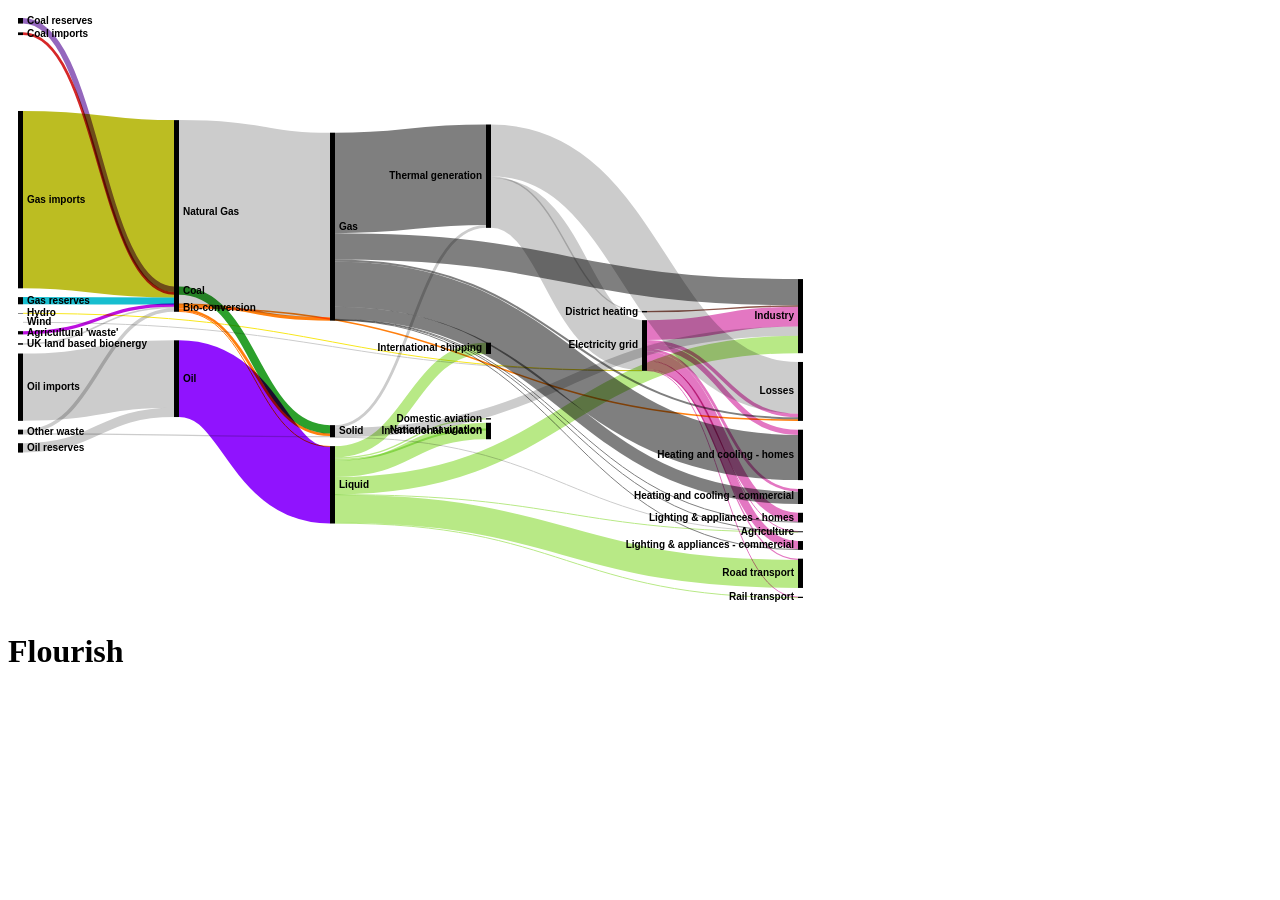
==== index.html @ 1860951f "Update Flourish chart data source and thumbnail" ====
<!DOCTYPE html>
<html>
<head>
  <meta charset="utf-8">
  <meta name="viewport" content="width=device-width">
  <title>Mis trabajos de infovis</title>
</head>
<body>
  <object
    type="image/svg+xml"
    data="https://nicomoccagatta.github.io/infovis/sankey.svg">
  </object>

  <h1>Flourish</h1>

  <div class="flourish-embed flourish-chart" data-src="visualisation/28050380">
    <script src="https://public.flourish.studio/resources/embed.js"></script>
    <noscript>
      <img src="https://public.flourish.studio/visualisation/28050380/thumbnail" width="100%" alt="visualization" />
    </noscript>
  </div>
</body>
</html>
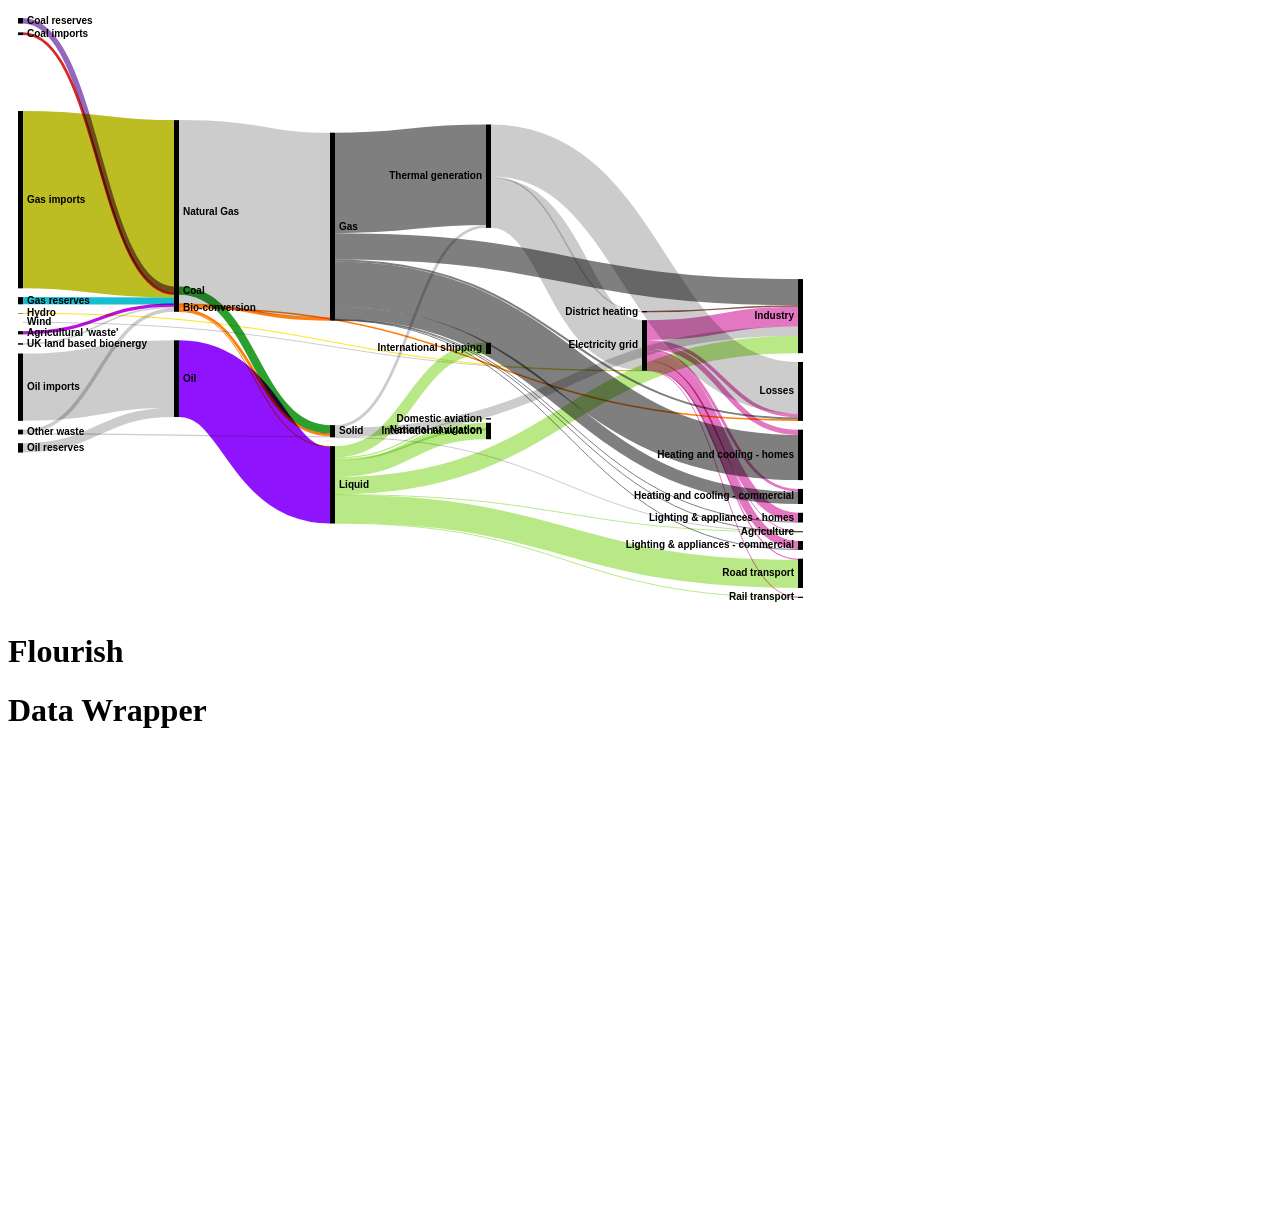
==== commit ac2efa11: "Add Data Wrapper visualization to index.html Added Data Wrapper section with embed script." ====
--- a/index.html
+++ b/index.html
@@ -12,12 +12,26 @@
   </object>
 
   <h1>Flourish</h1>
-
   <div class="flourish-embed flourish-chart" data-src="visualisation/28050380">
     <script src="https://public.flourish.studio/resources/embed.js"></script>
     <noscript>
       <img src="https://public.flourish.studio/visualisation/28050380/thumbnail" width="100%" alt="visualization" />
     </noscript>
   </div>
+
+
+  <h1>Data Wrapper</h1>
+  <div style="min-height:456px" id="datawrapper-vis-mXJQk">
+    <script
+      type="text/javascript"
+      defer
+      src="https://datawrapper.dwcdn.net/mXJQk/embed.js"
+      charset="utf-8"
+      data-target="#datawrapper-vis-mXJQk"
+    ></script>
+    <noscript>
+      <img src="https://datawrapper.dwcdn.net/mXJQk/full.png" alt="Toppings by Gender (Range Plot)" />
+    </noscript>
+  </div>
 </body>
 </html>
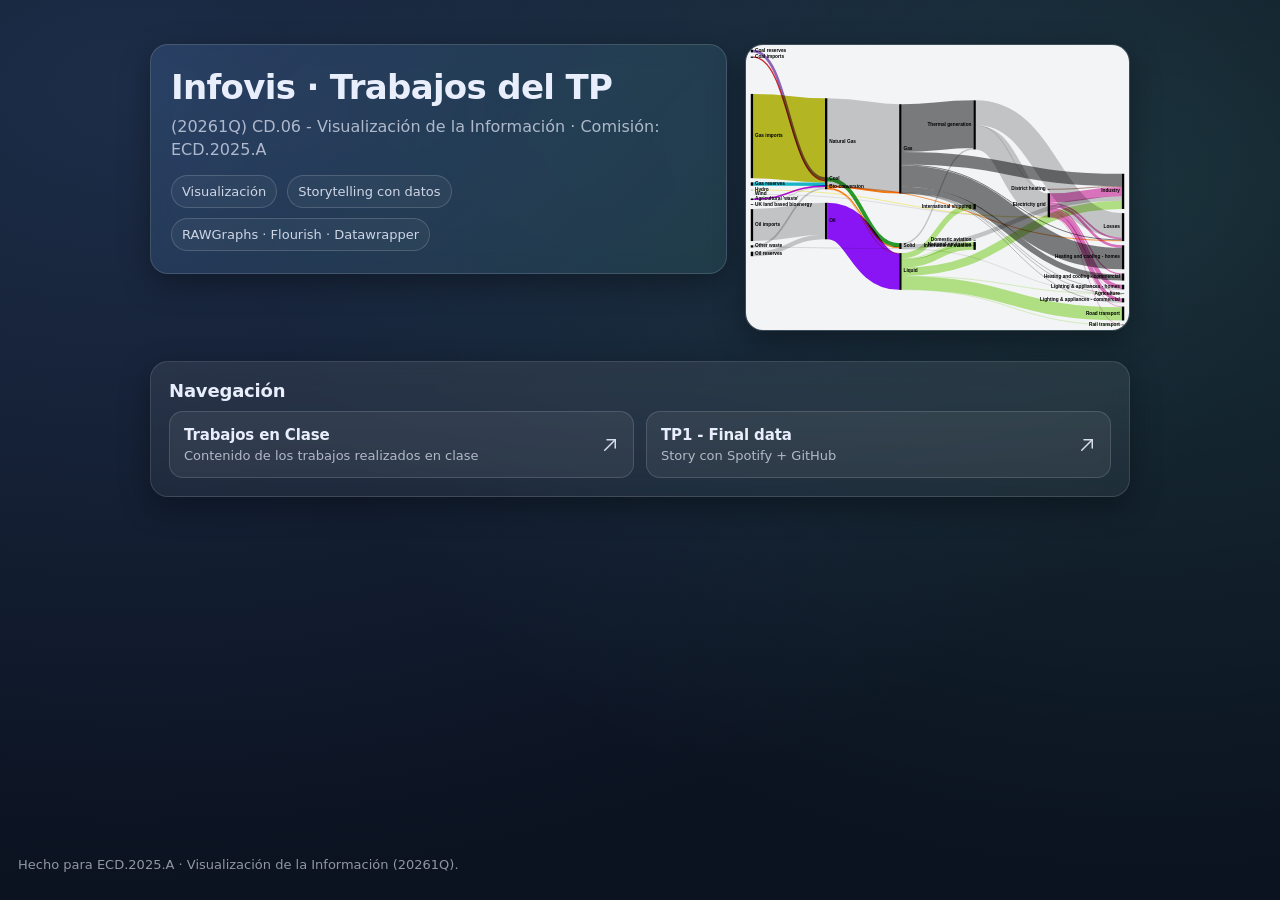
==== commit c574abfb: "Create subfolder class-projects" ====
--- a/index.html
+++ b/index.html
@@ -3,35 +3,69 @@
 <head>
   <meta charset="utf-8">
   <meta name="viewport" content="width=device-width">
-  <title>Mis trabajos de infovis</title>
+  <meta name="theme-color" content="#0b1220">
+  <title>(20261Q) CD.06 - Visualización de la Información</title>
+  <link rel="stylesheet" href="styles.css">
 </head>
 <body>
-  <object
-    type="image/svg+xml"
-    data="https://nicomoccagatta.github.io/infovis/sankey.svg">
-  </object>
+  <div class="wrap">
+    <header class="site-header">
+      <div class="container">
+        <div class="hero">
+          <section class="brand" aria-label="Información de la materia">
+            <h1>Infovis · Trabajos del TP</h1>
+            <p>
+              (20261Q) CD.06 - Visualización de la Información · Comisión: ECD.2025.A
+            </p>
+            <div class="chip-row" aria-hidden="true">
+              <div class="chip">Visualización</div>
+              <div class="chip">Storytelling con datos</div>
+              <div class="chip">RAWGraphs · Flourish · Datawrapper</div>
+            </div>
+          </section>
 
-  <h1>Flourish</h1>
-  <div class="flourish-embed flourish-chart" data-src="visualisation/28050380">
-    <script src="https://public.flourish.studio/resources/embed.js"></script>
-    <noscript>
-      <img src="https://public.flourish.studio/visualisation/28050380/thumbnail" width="100%" alt="visualization" />
-    </noscript>
-  </div>
+          <aside class="hero-visual" aria-label="Visualización decorativa">
+            <img src="https://nicomoccagatta.github.io/infovis/sankey.svg" alt="Sankey decorativo">
+          </aside>
+        </div>
+      </div>
+    </header>
 
+    <main class="main">
+      <div class="container">
+        <section class="card">
+          <h2>Navegación</h2>
 
-  <h1>Data Wrapper</h1>
-  <div style="min-height:456px" id="datawrapper-vis-mXJQk">
-    <script
-      type="text/javascript"
-      defer
-      src="https://datawrapper.dwcdn.net/mXJQk/embed.js"
-      charset="utf-8"
-      data-target="#datawrapper-vis-mXJQk"
-    ></script>
-    <noscript>
-      <img src="https://datawrapper.dwcdn.net/mXJQk/full.png" alt="Toppings by Gender (Range Plot)" />
-    </noscript>
+          <div class="nav">
+            <a class="btn" href="Trabajos%20en%20Clase/index.html">
+              <div class="label">
+                <strong>Trabajos en Clase</strong>
+                <span>Contenido de los trabajos realizados en clase</span>
+              </div>
+              <svg class="icon" viewBox="0 0 24 24" fill="none" aria-hidden="true">
+                <path d="M8 5h11v11" stroke="currentColor" stroke-width="2" stroke-linecap="round"/>
+                <path d="M19 5 5 19" stroke="currentColor" stroke-width="2" stroke-linecap="round"/>
+              </svg>
+            </a>
+
+            <a class="btn" href="https://nicomoccagatta.github.io/infovis/TP1/Final%20data/">
+              <div class="label">
+                <strong>TP1 - Final data</strong>
+                <span>Story con Spotify + GitHub</span>
+              </div>
+              <svg class="icon" viewBox="0 0 24 24" fill="none" aria-hidden="true">
+                <path d="M8 5h11v11" stroke="currentColor" stroke-width="2" stroke-linecap="round"/>
+                <path d="M19 5 5 19" stroke="currentColor" stroke-width="2" stroke-linecap="round"/>
+              </svg>
+            </a>
+          </div>
+        </section>
+      </div>
+    </main>
+
+    <footer>
+      Hecho para ECD.2025.A · Visualización de la Información (20261Q).
+    </footer>
   </div>
 </body>
 </html>
--- a/styles.css
+++ b/styles.css
@@ -0,0 +1,270 @@
+:root{
+  --bg: #0b1220;
+  --panel: rgba(255, 255, 255, 0.06);
+  --text: #e9eefc;
+  --muted: rgba(233, 238, 252, 0.7);
+  --accent: #6ea8fe;
+  --accent3: #78ffdc;
+  --stroke: rgba(255, 255, 255, 0.12);
+  --shadow: 0 10px 30px rgba(0, 0, 0, 0.35);
+}
+
+*{ box-sizing:border-box; }
+
+html,body{ height:100%; }
+
+body{
+  margin:0;
+  font-family: ui-sans-serif, system-ui, -apple-system, Segoe UI, Roboto, Helvetica, Arial, "Apple Color Emoji","Segoe UI Emoji";
+  color:var(--text);
+  background:
+    radial-gradient(1200px 800px at 10% 10%, rgba(110, 168, 254, 0.18), transparent),
+    radial-gradient(900px 700px at 90% 20%, rgba(120, 255, 220, 0.12), transparent),
+    var(--bg);
+}
+
+a{
+  color: inherit;
+  text-decoration: none;
+}
+
+.wrap{
+  min-height:100%;
+  display:flex;
+  flex-direction:column;
+}
+
+.site-header{
+  padding: 44px 18px 18px;
+}
+
+.container{
+  width: min(980px, calc(100% - 36px));
+  margin: 0 auto;
+}
+
+.hero{
+  display:grid;
+  grid-template-columns: 1.2fr 0.8fr;
+  gap: 18px;
+  align-items: start;
+}
+
+.brand{
+  background: linear-gradient(135deg, rgba(110, 168, 254, 0.16), rgba(120, 255, 220, 0.08));
+  border: 1px solid rgba(255, 255, 255, 0.14);
+  border-radius: 18px;
+  padding: 22px 20px;
+  box-shadow: var(--shadow);
+  backdrop-filter: blur(10px);
+}
+
+.brand h1{
+  margin:0 0 8px;
+  font-size: clamp(22px, 3vw, 34px);
+  letter-spacing: -0.02em;
+}
+
+.brand p{
+  margin:0;
+  color:var(--muted);
+  line-height: 1.45;
+}
+
+.chip-row{
+  display:flex;
+  flex-wrap:wrap;
+  gap:10px;
+  margin-top: 14px;
+}
+
+.chip{
+  padding: 8px 10px;
+  border-radius: 999px;
+  border: 1px solid rgba(255,255,255,0.16);
+  background: rgba(255,255,255,0.04);
+  color: rgba(233,238,252,0.86);
+  font-size: 13px;
+}
+
+.hero-visual{
+  border-radius: 18px;
+  border: 1px solid var(--stroke);
+  background: rgba(255,255,255,0.04);
+  box-shadow: var(--shadow);
+  overflow:hidden;
+  backdrop-filter: blur(8px);
+  min-height: 210px;
+}
+
+.hero-visual img{
+  width:100%;
+  height:100%;
+  object-fit: cover;
+  display:block;
+  opacity: 0.95;
+}
+
+.main{
+  padding: 12px 0 60px;
+}
+
+.grid{
+  display:grid;
+  grid-template-columns: 1fr;
+  gap: 14px;
+}
+
+.card{
+  background: linear-gradient(180deg, rgba(255,255,255,0.08), rgba(255,255,255,0.05));
+  border: 1px solid var(--stroke);
+  border-radius: 18px;
+  padding: 18px;
+  box-shadow: var(--shadow);
+  backdrop-filter: blur(12px);
+}
+
+.card h2{
+  margin: 0 0 10px;
+  font-size: 18px;
+  letter-spacing: -0.01em;
+}
+
+.nav{
+  display:grid;
+  grid-template-columns: 1fr 1fr;
+  gap: 12px;
+}
+
+.btn{
+  display:flex;
+  align-items:center;
+  justify-content:space-between;
+  gap: 10px;
+  padding: 14px 14px;
+  border-radius: 14px;
+  border: 1px solid rgba(255,255,255,0.14);
+  background: rgba(255, 255, 255, 0.06);
+  transition: transform 160ms ease, opacity 160ms ease, background 160ms ease, border-color 160ms ease;
+  min-height: 54px;
+}
+
+.btn:hover{
+  transform: translateY(-2px);
+  background: rgba(255,255,255,0.09);
+  border-color: rgba(110, 168, 254, 0.45);
+}
+
+.btn:focus-visible{
+  outline: 3px solid rgba(110, 168, 254, 0.45);
+  outline-offset: 3px;
+}
+
+.btn .label{
+  display:flex;
+  flex-direction:column;
+  gap: 4px;
+}
+
+.btn .label strong{
+  font-size: 15px;
+  letter-spacing: -0.01em;
+}
+
+.btn .label span{
+  font-size: 13px;
+  color: var(--muted);
+}
+
+.icon{
+  width: 18px;
+  height: 18px;
+  flex: 0 0 auto;
+  opacity: 0.9;
+}
+
+.back{
+  display:inline-flex;
+  align-items:center;
+  gap:10px;
+  margin-bottom: 14px;
+  color: rgba(234,240,255,0.85);
+  padding: 10px 12px;
+  border-radius: 14px;
+  border: 1px solid rgba(255,255,255,0.12);
+  background: rgba(255,255,255,0.04);
+}
+
+.back:hover{
+  border-color: rgba(110, 168, 254, 0.35);
+}
+
+.content h1{
+  margin: 8px 0 14px;
+  font-size: 18px;
+}
+
+.content object,
+.content .flourish-embed,
+.content #datawrapper-vis-mXJQk{
+  width: 100%;
+}
+
+.viz-surface{
+  width: 100%;
+  background: rgba(255, 255, 255, 0.92);
+  border: 1px solid rgba(255, 255, 255, 0.35);
+  border-radius: 16px;
+  padding: 12px;
+  box-shadow: 0 14px 40px rgba(0,0,0,0.25);
+}
+
+.viz-surface.viz-sankey{
+  padding: 10px;
+}
+
+/* El <object> NO respeta bien `height:auto`, por eso antes se recortaba.
+   Forzamos una altura responsive para que el SVG muestre todo y conserve tooltips. */
+.viz-surface .viz-object{
+  display:block;
+  width: 100%;
+  height: clamp(320px, 62vw, 720px);
+  background: #ffffff;
+}
+
+.viz-img{
+  width: 100%;
+  height: auto;
+  display: block;
+}
+
+.viz-surface iframe{
+  background: #ffffff !important;
+  border-radius: 12px;
+  filter: contrast(1.18) saturate(1.12);
+}
+
+.viz-surface .flourish-embed{
+  background: transparent;
+}
+
+.viz-surface #datawrapper-vis-mXJQk{
+  background: #ffffff;
+}
+
+footer{
+  margin-top:auto;
+  padding: 18px 18px 28px;
+  color: rgba(233,238,252,0.6);
+  font-size: 13px;
+}
+
+@media (max-width: 720px){
+  .hero{
+    grid-template-columns: 1fr;
+  }
+  .nav{
+    grid-template-columns: 1fr;
+  }
+}
+
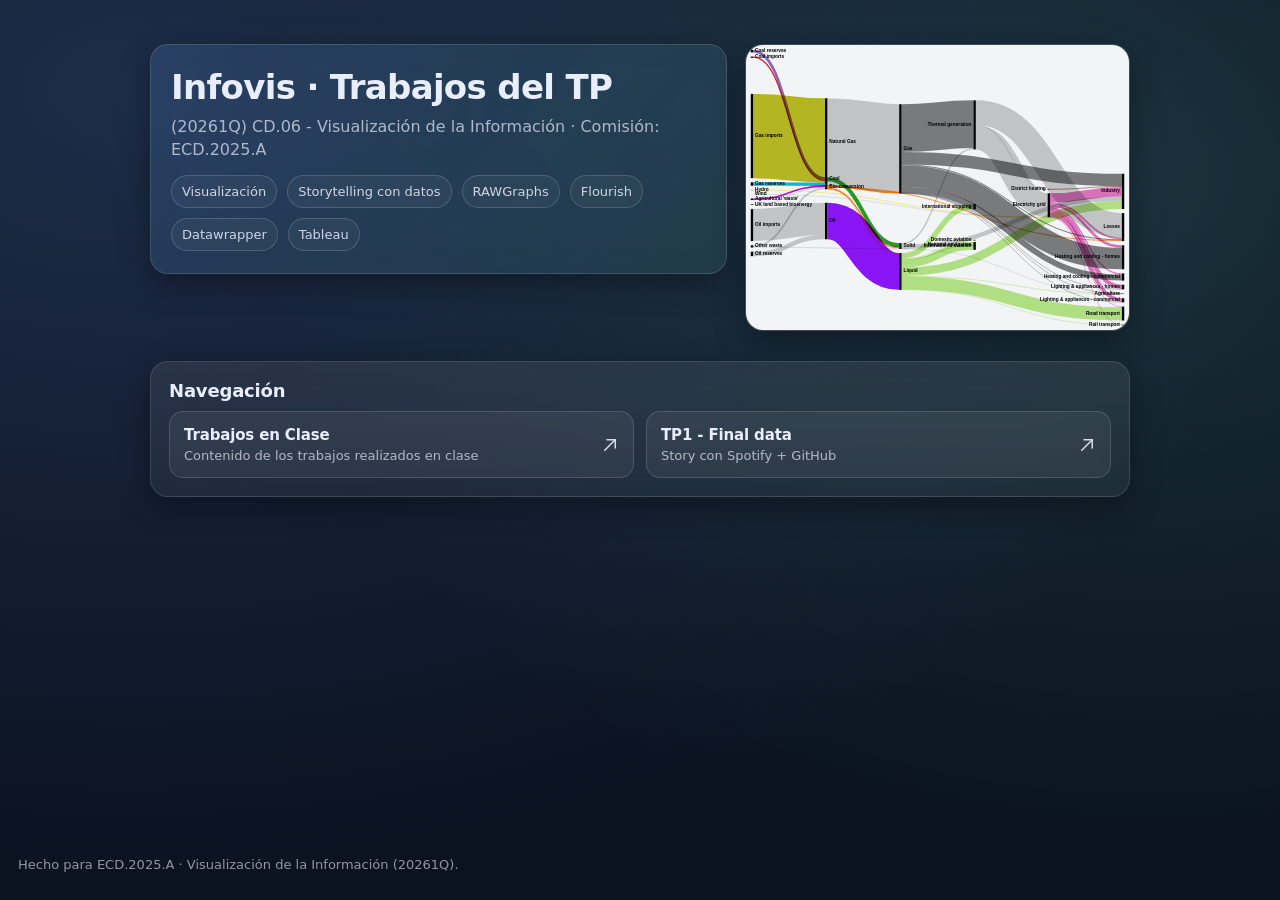
==== commit 8fd39f6b: "Fix RawGraphs.io content" ====
--- a/index.html
+++ b/index.html
@@ -20,7 +20,10 @@
             <div class="chip-row" aria-hidden="true">
               <div class="chip">Visualización</div>
               <div class="chip">Storytelling con datos</div>
-              <div class="chip">RAWGraphs · Flourish · Datawrapper</div>
+              <div class="chip">RAWGraphs </div>
+              <div class="chip">Flourish</div>
+              <div class="chip">Datawrapper</div>
+              <div class="chip">Tableau</div>
             </div>
           </section>
 
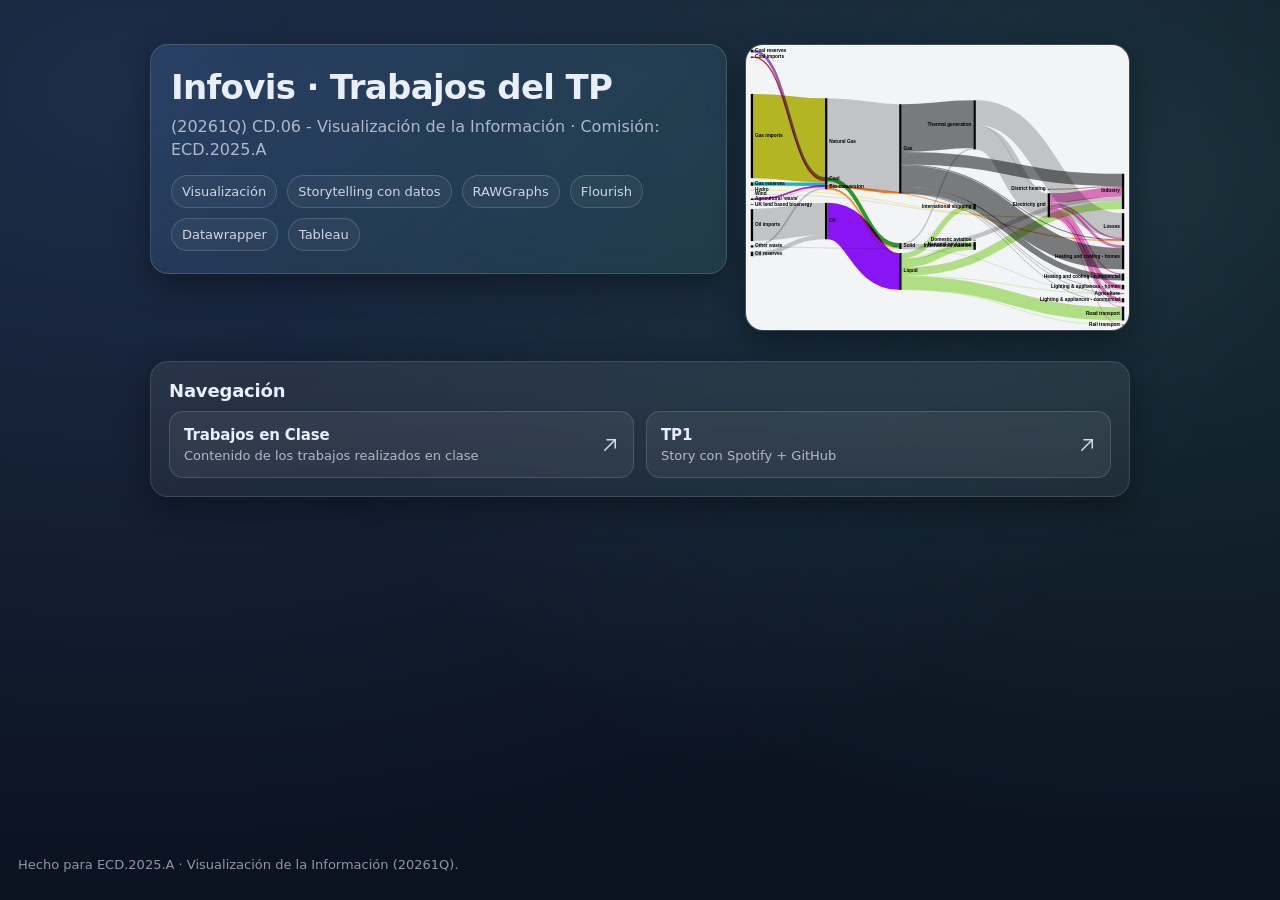
==== commit eb208b79: "Change text" ====
--- a/index.html
+++ b/index.html
@@ -4,7 +4,8 @@
   <meta charset="utf-8">
   <meta name="viewport" content="width=device-width">
   <meta name="theme-color" content="#0b1220">
-  <title>(20261Q) CD.06 - Visualización de la Información</title>
+  <link rel="icon" type="image/png" href="TP1/Final%20data/favicon.png" sizes="32x32" />
+  <title>CD.06 Visualización de la Información (20261Q)</title>
   <link rel="stylesheet" href="styles.css">
 </head>
 <body>
@@ -28,7 +29,7 @@
           </section>
 
           <aside class="hero-visual" aria-label="Visualización decorativa">
-            <img src="https://nicomoccagatta.github.io/infovis/sankey.svg" alt="Sankey decorativo">
+            <img src="Trabajos en Clase/sankey.svg" alt="Sankey decorativo">
           </aside>
         </div>
       </div>
@@ -51,9 +52,9 @@
               </svg>
             </a>
 
-            <a class="btn" href="https://nicomoccagatta.github.io/infovis/TP1/Final%20data/">
+            <a class="btn" href="TP1/Final%20data/index.html">
               <div class="label">
-                <strong>TP1 - Final data</strong>
+                <strong>TP1</strong>
                 <span>Story con Spotify + GitHub</span>
               </div>
               <svg class="icon" viewBox="0 0 24 24" fill="none" aria-hidden="true">
--- a/styles.css
+++ b/styles.css
@@ -183,20 +183,36 @@
   opacity: 0.9;
 }
 
-.back{
-  display:inline-flex;
-  align-items:center;
-  gap:10px;
-  margin-bottom: 14px;
-  color: rgba(234,240,255,0.85);
+.back {
+  position: absolute;
+  top: 20px;
+  left: 18px;
+  z-index: 10;
+  display: inline-flex;
+  align-items: center;
+  gap: 10px;
   padding: 10px 12px;
   border-radius: 14px;
-  border: 1px solid rgba(255,255,255,0.12);
-  background: rgba(255,255,255,0.04);
-}
-
-.back:hover{
-  border-color: rgba(110, 168, 254, 0.35);
+  border: 1px solid rgba(255, 255, 255, 0.14);
+  background: rgba(255, 255, 255, 0.04);
+  color: rgba(233, 238, 252, 0.88);
+  font-weight: 700;
+  text-decoration: none;
+  pointer-events: auto;
+  backdrop-filter: blur(6px);
+  box-shadow: 0 10px 26px rgba(0, 0, 0, 0.22);
+  margin: 0 auto;
+  font-weight: 700;
+}
+
+.back:hover {
+  border-color: rgba(110, 168, 254, 0.45);
+  background: rgba(255, 255, 255, 0.07);
+}
+
+.back:focus-visible {
+  outline: 3px solid rgba(110, 168, 254, 0.45);
+  outline-offset: 3px;
 }
 
 .content h1{
